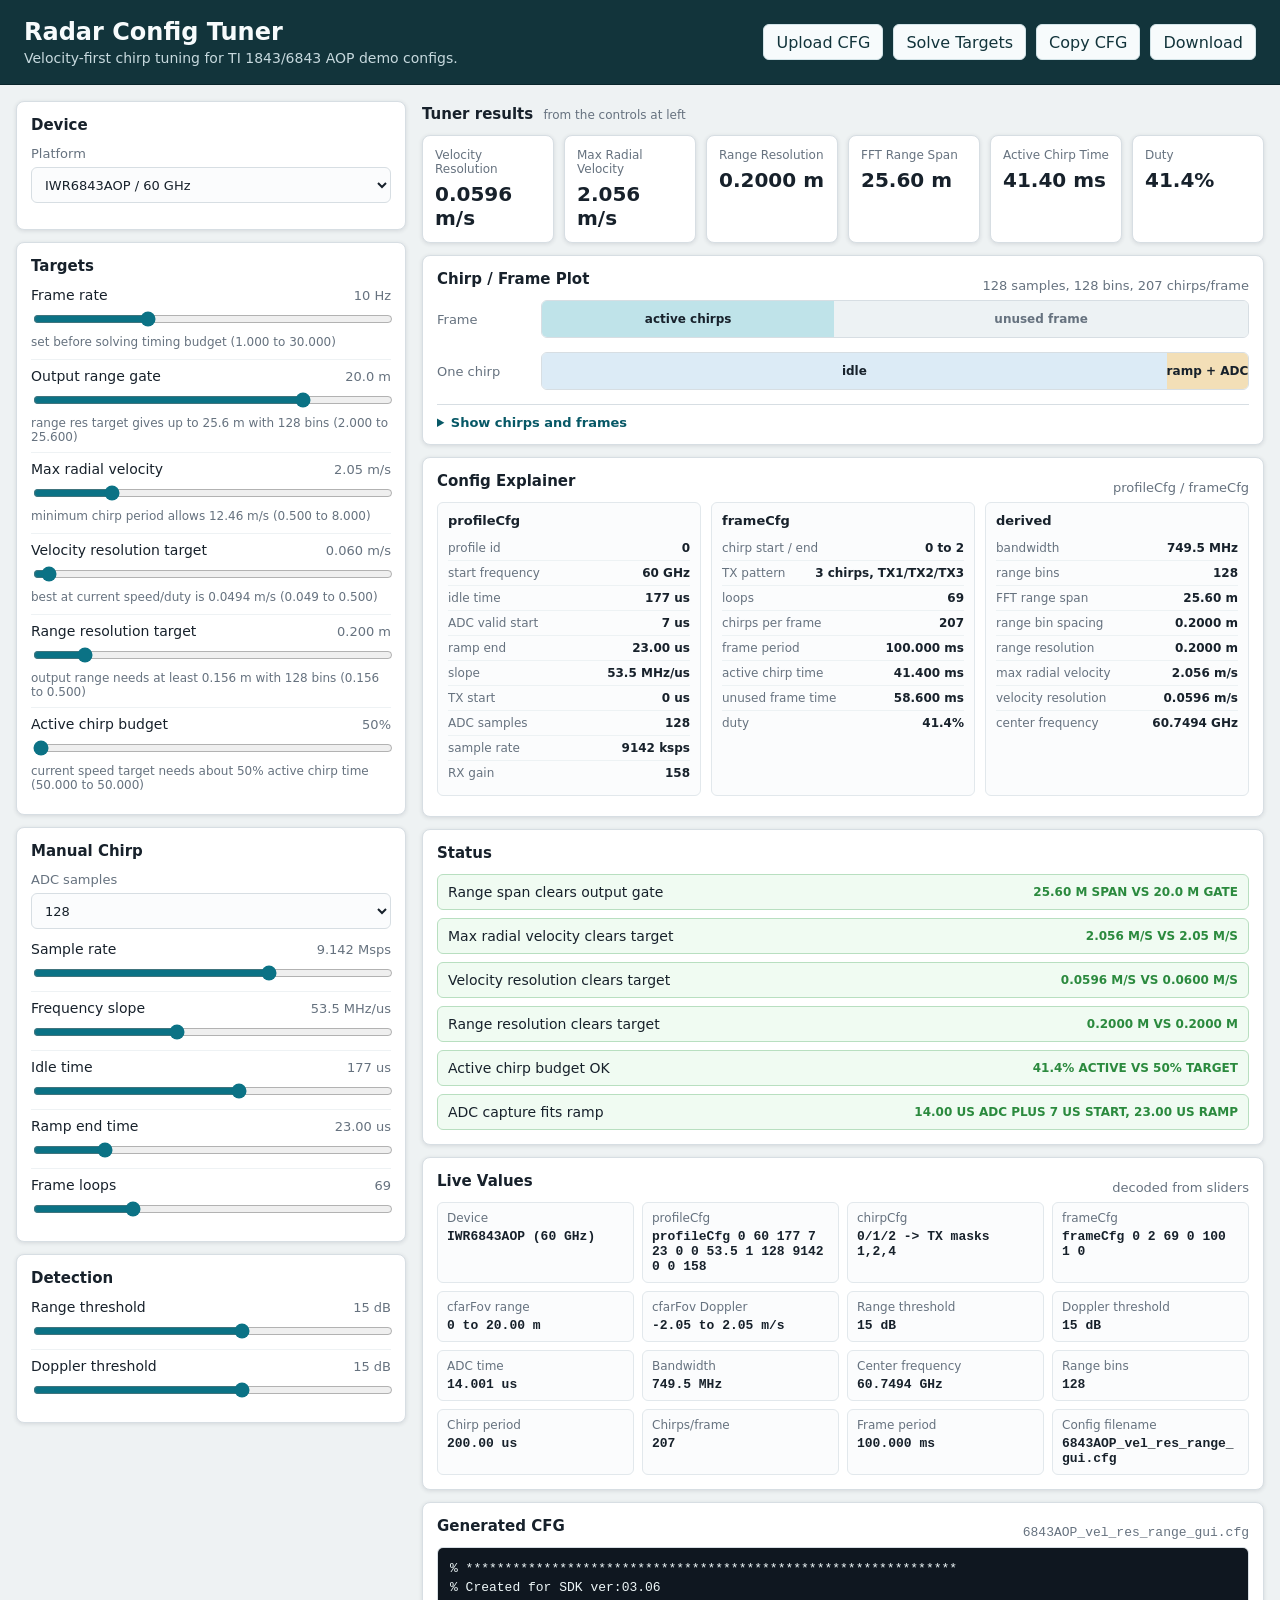
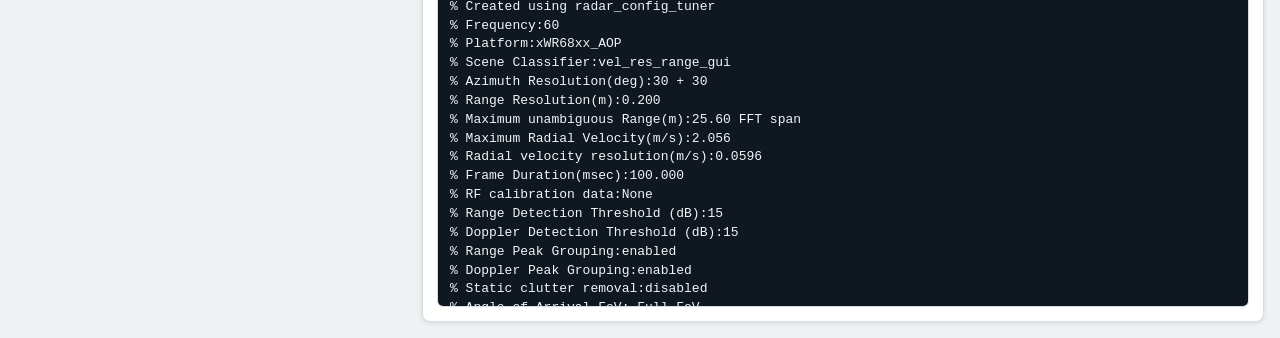
==== index.html @ f67b9a73 "Add expandable per-chirp frame schedule" ====
<!doctype html>
<html lang="en">
  <head>
    <meta charset="utf-8">
    <meta name="viewport" content="width=device-width, initial-scale=1">
    <title>Radar Config Tuner</title>
    <link rel="stylesheet" href="styles.css">
  </head>
  <body>
    <main class="app-shell">
      <header class="topbar">
        <div>
          <h1>Radar Config Tuner</h1>
          <p>Velocity-first chirp tuning for TI 1843/6843 AOP demo configs.</p>
        </div>
        <div class="actions">
          <label class="upload-button" for="uploadConfig">Upload CFG
            <input id="uploadConfig" type="file" accept=".cfg,.txt,text/plain">
          </label>
          <button id="optimizeVelocity" type="button">Solve Targets</button>
          <button id="copyConfig" type="button">Copy CFG</button>
          <button id="downloadConfig" type="button">Download</button>
        </div>
      </header>

      <section class="workspace">
        <aside class="controls" aria-label="Radar tuning controls">
          <section class="panel">
            <h2>Device</h2>
            <label class="field">
              <span>Platform</span>
              <select id="device">
                <option value="6843">IWR6843AOP / 60 GHz</option>
                <option value="1843">AWR1843AOP / 77 GHz</option>
              </select>
            </label>
          </section>

          <section class="panel">
            <h2>Targets</h2>
            <div class="slider-row">
              <label for="frameRate">Frame rate</label>
              <output id="frameRateOut"></output>
              <input id="frameRate" type="range" min="1" max="30" step="1">
              <small id="frameRateBounds"></small>
            </div>
            <div class="slider-row">
              <label for="rangeGate">Output range gate</label>
              <output id="rangeGateOut"></output>
              <input id="rangeGate" type="range" min="2" max="30" step="0.1">
              <small id="rangeGateBounds"></small>
            </div>
            <div class="slider-row">
              <label for="maxVelocityTarget">Max radial velocity</label>
              <output id="maxVelocityTargetOut"></output>
              <input id="maxVelocityTarget" type="range" min="0.5" max="8" step="0.01">
              <small id="maxVelocityTargetBounds"></small>
            </div>
            <div class="slider-row">
              <label for="velocityResolutionTarget">Velocity resolution target</label>
              <output id="velocityResolutionTargetOut"></output>
              <input id="velocityResolutionTarget" type="range" min="0.02" max="0.5" step="0.001">
              <small id="velocityResolutionTargetBounds"></small>
            </div>
            <div class="slider-row">
              <label for="rangeResolutionTarget">Range resolution target</label>
              <output id="rangeResolutionTargetOut"></output>
              <input id="rangeResolutionTarget" type="range" min="0.03" max="0.5" step="0.001">
              <small id="rangeResolutionTargetBounds"></small>
            </div>
            <div class="slider-row">
              <label for="dutyLimit">Active chirp budget</label>
              <output id="dutyLimitOut"></output>
              <input id="dutyLimit" type="range" min="30" max="50" step="1">
              <small id="dutyLimitBounds"></small>
            </div>
          </section>

          <section class="panel">
            <h2>Manual Chirp</h2>
            <label class="field">
              <span>ADC samples</span>
              <select id="adcSamples">
                <option>64</option>
                <option selected>128</option>
                <option>256</option>
              </select>
            </label>
            <div class="slider-row">
              <label for="sampleRate">Sample rate</label>
              <output id="sampleRateOut"></output>
              <input id="sampleRate" type="range" min="2500" max="12500" step="1">
            </div>
            <div class="slider-row">
              <label for="slope">Frequency slope</label>
              <output id="slopeOut"></output>
              <input id="slope" type="range" min="10" max="120" step="0.1">
            </div>
            <div class="slider-row">
              <label for="idleTime">Idle time</label>
              <output id="idleTimeOut"></output>
              <input id="idleTime" type="range" min="10" max="300" step="1">
            </div>
            <div class="slider-row">
              <label for="rampEndTime">Ramp end time</label>
              <output id="rampEndTimeOut"></output>
              <input id="rampEndTime" type="range" min="10" max="80" step="0.01">
            </div>
            <div class="slider-row">
              <label for="numLoops">Frame loops</label>
              <output id="numLoopsOut"></output>
              <input id="numLoops" type="range" min="1" max="256" step="1">
            </div>
          </section>

          <section class="panel">
            <h2>Detection</h2>
            <div class="slider-row">
              <label for="rangeThreshold">Range threshold</label>
              <output id="rangeThresholdOut"></output>
              <input id="rangeThreshold" type="range" min="1" max="25" step="1">
            </div>
            <div class="slider-row">
              <label for="dopplerThreshold">Doppler threshold</label>
              <output id="dopplerThresholdOut"></output>
              <input id="dopplerThreshold" type="range" min="1" max="25" step="1">
            </div>
          </section>
        </aside>

        <section class="main-area">
          <section id="uploadedPanel" class="panel uploaded-panel" aria-labelledby="uploadedHeading" hidden>
            <div class="config-header">
              <h2 id="uploadedHeading">Uploaded config analysis</h2>
              <span id="uploadedName"></span>
            </div>
            <p id="uploadMessage" role="status" aria-live="polite"></p>
            <div id="uploadedMetrics" class="uploaded-metrics"></div>
            <div id="uploadedExplainer" class="explainer-grid"></div>
            <div id="uploadedWarnings" class="upload-warnings"></div>
          </section>
          <h2 class="tuner-heading">Tuner results <small>from the controls at left</small></h2>
          <section class="metrics" aria-label="Derived radar metrics">
            <article class="metric">
              <span>Velocity Resolution</span>
              <strong id="velocityResolution">-</strong>
            </article>
            <article class="metric">
              <span>Max Radial Velocity</span>
              <strong id="maxVelocity">-</strong>
            </article>
            <article class="metric">
              <span>Range Resolution</span>
              <strong id="rangeResolution">-</strong>
            </article>
            <article class="metric">
              <span>FFT Range Span</span>
              <strong id="fftSpan">-</strong>
            </article>
            <article class="metric">
              <span>Active Chirp Time</span>
              <strong id="activeTime">-</strong>
            </article>
            <article class="metric">
              <span>Duty</span>
              <strong id="duty">-</strong>
            </article>
          </section>

          <section class="panel timing-panel">
            <div class="config-header">
              <h2>Chirp / Frame Plot</h2>
              <span id="plotSummary"></span>
            </div>
            <div id="timingGraphic" class="timing-graphic"></div>
            <details id="timingDetails" class="timing-details">
              <summary>Show chirps and frames</summary>
              <div id="timingDetailsContent"></div>
            </details>
          </section>

          <section class="panel values-panel">
            <div class="config-header">
              <h2>Config Explainer</h2>
              <span>profileCfg / frameCfg</span>
            </div>
            <div id="cfgExplainer" class="explainer-grid"></div>
          </section>

          <section class="panel status-panel">
            <h2>Status</h2>
            <div id="statusList" class="status-list"></div>
          </section>

          <section class="panel values-panel">
            <div class="config-header">
              <h2>Live Values</h2>
              <span>decoded from sliders</span>
            </div>
            <div id="liveValues" class="value-grid"></div>
          </section>

          <section class="panel config-panel">
            <div class="config-header">
              <h2>Generated CFG</h2>
              <span id="configName"></span>
            </div>
            <textarea id="configText" spellcheck="false"></textarea>
          </section>
        </section>
      </section>
    </main>

    <script src="app.js"></script>
    <script src="config-analysis.js"></script>
  </body>
</html>
---- styles.css ----
:root {
  color-scheme: light;
  --bg: #eef2f3;
  --panel: #ffffff;
  --ink: #17212b;
  --muted: #66727f;
  --line: #d7dee3;
  --accent: #0b7285;
  --accent-dark: #075866;
  --ok: #2b8a3e;
  --warn: #c47f00;
  --bad: #c92a2a;
  --shadow: 0 1px 4px rgba(21, 37, 50, 0.12);
}

* {
  box-sizing: border-box;
}

body {
  margin: 0;
  background: var(--bg);
  color: var(--ink);
  font-family: Inter, ui-sans-serif, system-ui, -apple-system, BlinkMacSystemFont, "Segoe UI", sans-serif;
}

button,
select,
input,
textarea {
  font: inherit;
}

[hidden] {
  display: none !important;
}

.app-shell {
  min-height: 100vh;
  display: flex;
  flex-direction: column;
}

.topbar {
  display: flex;
  align-items: center;
  justify-content: space-between;
  gap: 24px;
  padding: 18px 24px;
  background: #12343b;
  color: #f7fbfc;
  border-bottom: 1px solid #09252b;
}

.topbar h1 {
  margin: 0;
  font-size: 24px;
  font-weight: 700;
  letter-spacing: 0;
}

.topbar p {
  margin: 4px 0 0;
  color: #c7d9de;
  font-size: 14px;
}

.actions {
  display: flex;
  gap: 10px;
  flex-wrap: wrap;
  justify-content: flex-end;
}

button,
.upload-button {
  min-height: 36px;
  border: 1px solid #d2e3e7;
  border-radius: 6px;
  padding: 0 12px;
  background: #f7fbfc;
  color: #12343b;
  cursor: pointer;
  box-shadow: none;
}

button:hover,
.upload-button:hover {
  border-color: #ffffff;
  background: #ffffff;
}

.upload-button {
  display: inline-flex;
  align-items: center;
  position: relative;
}

.upload-button:focus-within {
  outline: 2px solid #8ed5e1;
  outline-offset: 2px;
}

.upload-button input {
  position: absolute;
  width: 1px;
  height: 1px;
  opacity: 0;
}

.workspace {
  flex: 1;
  display: grid;
  grid-template-columns: minmax(320px, 390px) minmax(0, 1fr);
  gap: 16px;
  padding: 16px;
}

.controls {
  display: flex;
  flex-direction: column;
  gap: 12px;
}

.panel {
  background: var(--panel);
  border: 1px solid var(--line);
  border-radius: 8px;
  padding: 14px;
  box-shadow: var(--shadow);
}

.panel h2 {
  margin: 0 0 12px;
  font-size: 15px;
  letter-spacing: 0;
}

.field {
  display: grid;
  grid-template-columns: 1fr;
  gap: 6px;
  margin-bottom: 12px;
  color: var(--muted);
  font-size: 13px;
}

.field select {
  width: 100%;
  min-height: 36px;
  border: 1px solid var(--line);
  border-radius: 6px;
  padding: 0 9px;
  background: #fbfcfd;
  color: var(--ink);
}

.toggle {
  display: flex;
  align-items: center;
  gap: 9px;
  color: var(--ink);
  font-size: 14px;
}

.toggle input {
  width: 18px;
  height: 18px;
  accent-color: var(--accent);
}

.slider-row {
  display: grid;
  grid-template-columns: minmax(0, 1fr) auto;
  gap: 6px 12px;
  align-items: center;
  padding: 8px 0;
  border-top: 1px solid #eef2f4;
}

.slider-row:first-of-type {
  border-top: 0;
  padding-top: 0;
}

.slider-row label {
  color: var(--ink);
  font-size: 14px;
}

.slider-row output {
  min-width: 86px;
  text-align: right;
  color: var(--muted);
  font-variant-numeric: tabular-nums;
  font-size: 13px;
}

.slider-row input[type="range"] {
  grid-column: 1 / -1;
  width: 100%;
  accent-color: var(--accent);
}

.slider-row small {
  grid-column: 1 / -1;
  color: var(--muted);
  font-size: 12px;
  min-height: 16px;
}

.main-area {
  min-width: 0;
  display: grid;
  grid-template-rows: auto auto auto minmax(360px, 1fr);
  gap: 12px;
}

.tuner-heading {
  margin: 4px 0 0;
  font-size: 15px;
}

.tuner-heading small {
  margin-left: 5px;
  color: var(--muted);
  font-size: 12px;
  font-weight: 400;
}

.metrics {
  display: grid;
  grid-template-columns: repeat(6, minmax(130px, 1fr));
  gap: 10px;
}

.uploaded-panel {
  display: grid;
  gap: 12px;
}

.uploaded-panel .config-header h2 {
  margin-bottom: 0;
}

.uploaded-panel > p {
  margin: 0;
  color: var(--muted);
  font-size: 13px;
}

.uploaded-metrics {
  display: grid;
  grid-template-columns: repeat(3, minmax(160px, 1fr));
  gap: 10px;
}

.uploaded-metrics .metric small {
  display: block;
  margin-top: 6px;
  color: var(--muted);
  font-size: 12px;
}

.upload-warnings p {
  margin: 0 0 6px;
  padding: 9px 10px;
  border: 1px solid #f1d396;
  border-radius: 6px;
  background: #fff8e8;
  color: var(--ink);
  font-size: 13px;
}

.metric {
  background: var(--panel);
  border: 1px solid var(--line);
  border-radius: 8px;
  padding: 12px;
  box-shadow: var(--shadow);
}

.metric span {
  display: block;
  color: var(--muted);
  font-size: 12px;
  margin-bottom: 6px;
}

.metric strong {
  display: block;
  color: var(--ink);
  font-size: 20px;
  font-variant-numeric: tabular-nums;
}

.status-list {
  display: grid;
  gap: 8px;
}

.timing-graphic {
  display: grid;
  gap: 14px;
}

.timing-details {
  margin-top: 14px;
  border-top: 1px solid var(--line);
  padding-top: 10px;
}

.timing-details summary {
  width: fit-content;
  color: var(--accent-dark);
  font-size: 13px;
  font-weight: 650;
  cursor: pointer;
}

.timing-details summary:focus-visible {
  outline: 2px solid var(--accent);
  outline-offset: 3px;
}

#timingDetailsContent {
  display: grid;
  gap: 12px;
  margin-top: 12px;
}

.frame-sequence {
  display: grid;
  grid-template-columns: repeat(2, minmax(0, 1fr));
  gap: 8px;
}

.frame-sequence > div {
  display: grid;
  gap: 3px;
  padding: 9px;
  border: 1px solid var(--line);
  border-left: 4px solid var(--accent);
  border-radius: 5px;
  background: #f7fafb;
  font-size: 12px;
}

.frame-sequence small,
.timing-note {
  color: var(--muted);
  font-size: 12px;
}

.loop-pattern {
  display: flex;
  flex-wrap: wrap;
  align-items: center;
  gap: 7px;
  font-size: 12px;
}

.loop-pattern > strong {
  margin-right: 4px;
}

.tx-tag {
  display: inline-block;
  border-radius: 4px;
  padding: 3px 6px;
  color: var(--ink);
  white-space: nowrap;
  font-size: 12px;
  font-weight: 650;
}

.tx-1 { background: #cce8ed; }
.tx-2 { background: #dcebf6; }
.tx-3 { background: #f3dfb7; }

.timing-note {
  margin: 0;
}

.chirp-table-scroll {
  max-height: 320px;
  overflow: auto;
  border: 1px solid var(--line);
  border-radius: 6px;
}

.chirp-table {
  width: 100%;
  border-collapse: collapse;
  font-size: 12px;
  font-variant-numeric: tabular-nums;
  white-space: nowrap;
}

.chirp-table th,
.chirp-table td {
  padding: 6px 9px;
  border-bottom: 1px solid #e9eef1;
  text-align: left;
}

.chirp-table th {
  position: sticky;
  top: 0;
  z-index: 1;
  background: #eef4f6;
}

.chirp-table tbody tr:nth-child(even) {
  background: #f8fafb;
}

.timing-row {
  display: grid;
  grid-template-columns: 92px minmax(0, 1fr);
  gap: 12px;
  align-items: center;
}

.timing-row > span {
  color: var(--muted);
  font-size: 13px;
}

.frame-track,
.chirp-track {
  display: flex;
  height: 38px;
  overflow: hidden;
  border: 1px solid var(--line);
  border-radius: 6px;
  background: #f5f8f9;
}

.frame-active,
.frame-unused,
.chirp-idle,
.chirp-ramp {
  display: flex;
  align-items: center;
  justify-content: center;
  min-width: 72px;
  padding: 0 8px;
  color: var(--ink);
  font-size: 12px;
  font-weight: 650;
  white-space: nowrap;
}

.frame-active {
  background: #bfe3e9;
}

.frame-unused {
  background: #edf2f4;
  color: var(--muted);
}

.chirp-idle {
  background: #dcebf6;
}

.chirp-ramp {
  background: #f3dfb7;
}

.explainer-grid {
  display: grid;
  grid-template-columns: repeat(3, minmax(210px, 1fr));
  gap: 10px;
}

.explainer-section {
  border: 1px solid #e2e8ec;
  border-radius: 6px;
  background: #fbfcfd;
  padding: 10px;
}

.explainer-section h3 {
  margin: 0 0 8px;
  font-size: 13px;
  letter-spacing: 0;
}

.explainer-item {
  display: grid;
  grid-template-columns: minmax(0, 1fr) auto;
  gap: 10px;
  padding: 5px 0;
  border-top: 1px solid #edf2f4;
  font-size: 12px;
}

.explainer-item:first-of-type {
  border-top: 0;
}

.explainer-item span {
  color: var(--muted);
}

.explainer-item strong {
  color: var(--ink);
  font-weight: 650;
  font-variant-numeric: tabular-nums;
  text-align: right;
}

.status-item {
  display: flex;
  align-items: center;
  justify-content: space-between;
  gap: 12px;
  border: 1px solid var(--line);
  border-radius: 6px;
  padding: 9px 10px;
  font-size: 14px;
}

.status-item strong {
  font-size: 12px;
  text-transform: uppercase;
  letter-spacing: 0;
}

.status-ok {
  border-color: #b8dfc0;
  background: #f0fbf2;
}

.status-ok strong {
  color: var(--ok);
}

.status-warn {
  border-color: #f1d396;
  background: #fff8e8;
}

.status-warn strong {
  color: var(--warn);
}

.status-bad {
  border-color: #efb6b6;
  background: #fff1f1;
}

.status-bad strong {
  color: var(--bad);
}

.config-panel {
  min-height: 0;
  display: flex;
  flex-direction: column;
}

.config-header {
  display: flex;
  align-items: center;
  justify-content: space-between;
  gap: 12px;
}

.config-header span {
  color: var(--muted);
  font-size: 13px;
}

.value-grid {
  display: grid;
  grid-template-columns: repeat(4, minmax(170px, 1fr));
  gap: 8px;
}

.value-item {
  border: 1px solid #e2e8ec;
  border-radius: 6px;
  padding: 8px 9px;
  background: #fbfcfd;
}

.value-item span {
  display: block;
  color: var(--muted);
  font-size: 12px;
  margin-bottom: 4px;
}

.value-item strong {
  display: block;
  overflow-wrap: anywhere;
  font-family: ui-monospace, SFMono-Regular, Menlo, Consolas, monospace;
  font-size: 13px;
  font-weight: 650;
  color: var(--ink);
}

#configName {
  color: var(--muted);
  font-size: 13px;
  font-family: ui-monospace, SFMono-Regular, Menlo, Consolas, monospace;
}

#configText {
  flex: 1;
  width: 100%;
  min-height: 360px;
  resize: none;
  border: 1px solid var(--line);
  border-radius: 6px;
  padding: 12px;
  background: #0f1720;
  color: #eef7f8;
  font-family: ui-monospace, SFMono-Regular, Menlo, Consolas, monospace;
  font-size: 13px;
  line-height: 1.45;
  white-space: pre;
}

@media (max-width: 1150px) {
  .workspace {
    grid-template-columns: 1fr;
  }

  .metrics {
    grid-template-columns: repeat(3, minmax(130px, 1fr));
  }

  .uploaded-metrics {
    grid-template-columns: repeat(2, minmax(130px, 1fr));
  }

  .value-grid {
    grid-template-columns: repeat(2, minmax(150px, 1fr));
  }

  .explainer-grid {
    grid-template-columns: 1fr;
  }
}

@media (max-width: 720px) {
  .topbar {
    align-items: stretch;
    flex-direction: column;
  }

  .actions {
    justify-content: flex-start;
  }

  .workspace {
    padding: 10px;
  }

  .metrics {
    grid-template-columns: repeat(2, minmax(120px, 1fr));
  }

  .uploaded-metrics {
    grid-template-columns: 1fr;
  }

  .value-grid {
    grid-template-columns: 1fr;
  }

  .frame-sequence {
    grid-template-columns: 1fr;
  }
}
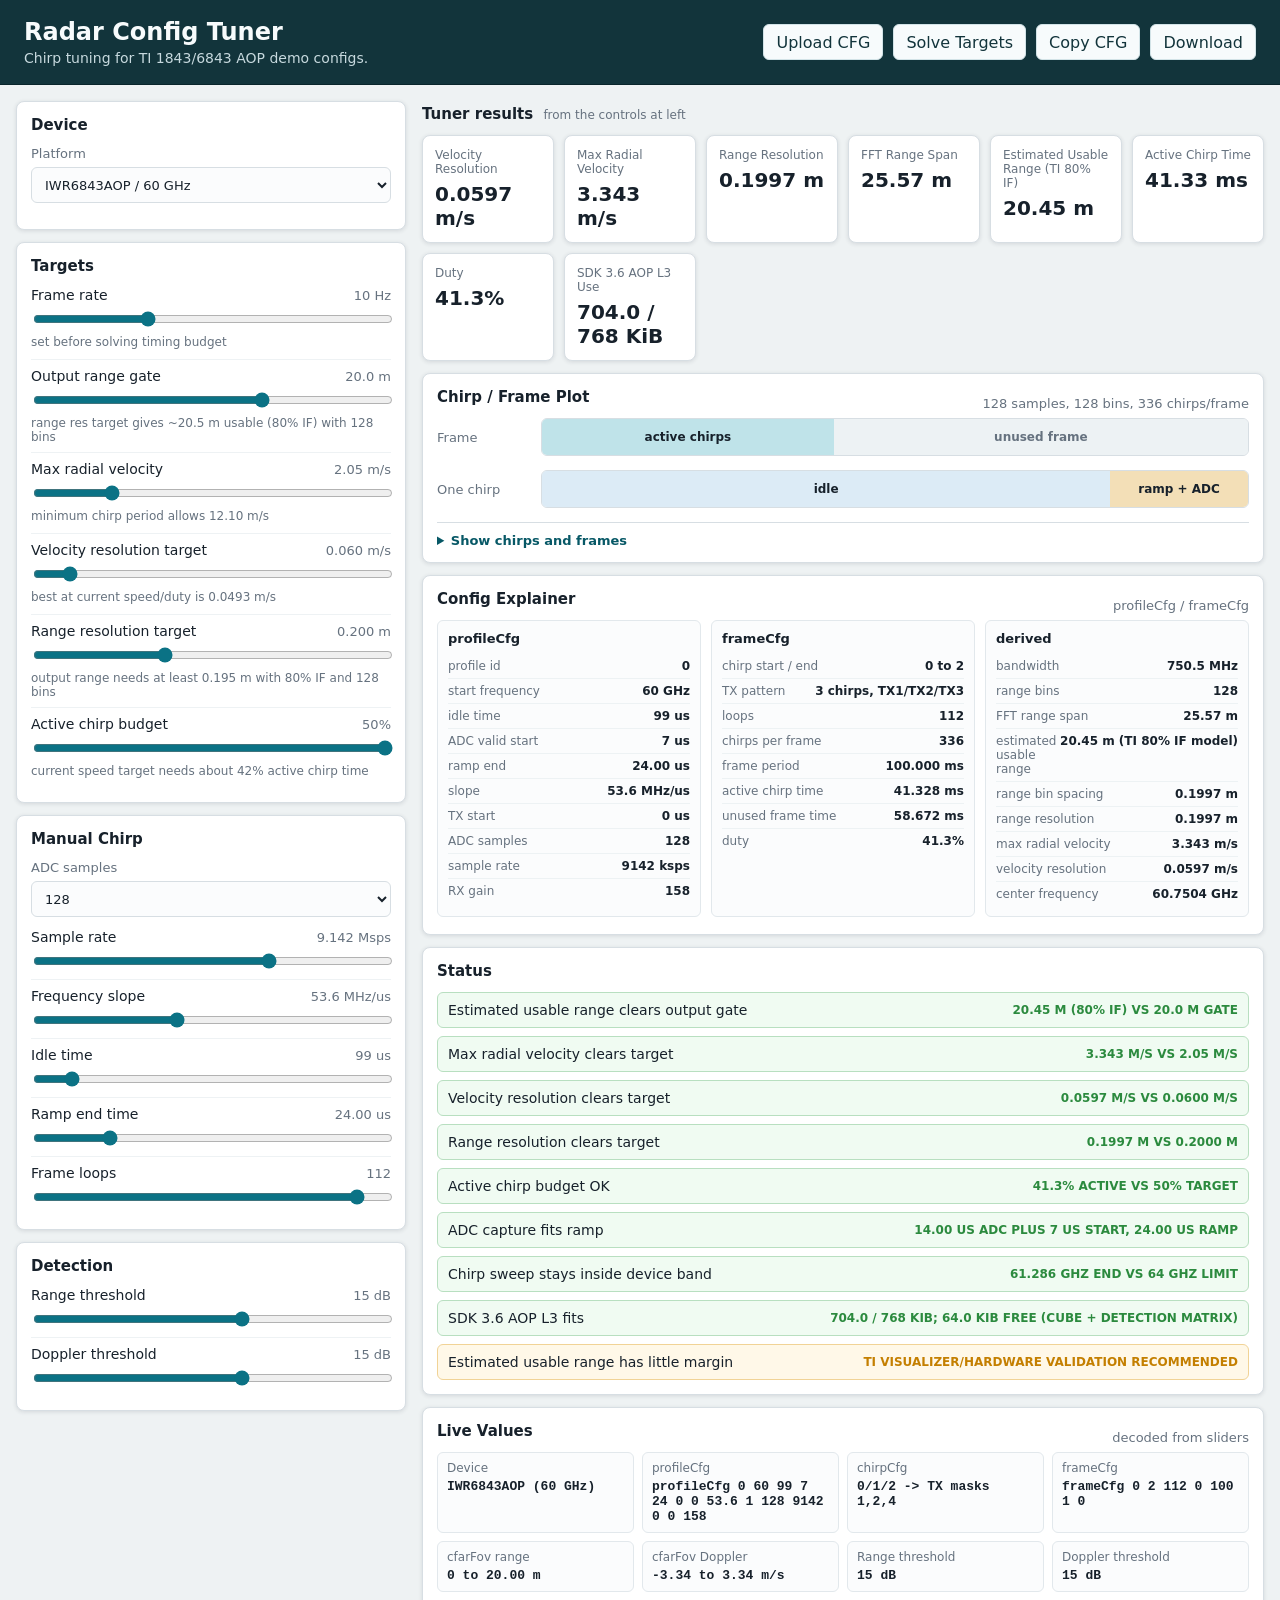
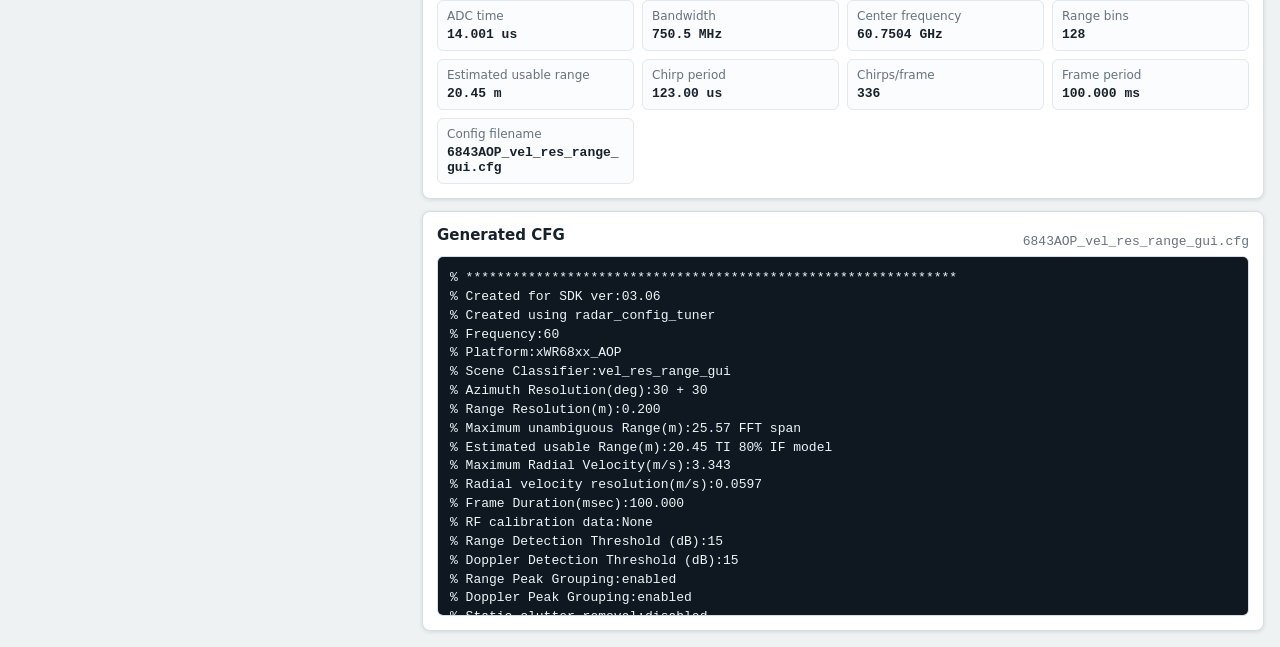
==== commit 6dcabe05: "Model SDK 3.6 AOP limits in tuner and CLI checker" ====
--- a/index.html
+++ b/index.html
@@ -4,14 +4,14 @@
     <meta charset="utf-8">
     <meta name="viewport" content="width=device-width, initial-scale=1">
     <title>Radar Config Tuner</title>
-    <link rel="stylesheet" href="styles.css">
+    <link rel="stylesheet" href="styles.css?v=chirp-graph-1">
   </head>
   <body>
     <main class="app-shell">
       <header class="topbar">
         <div>
           <h1>Radar Config Tuner</h1>
-          <p>Velocity-first chirp tuning for TI 1843/6843 AOP demo configs.</p>
+          <p>Chirp tuning for TI 1843/6843 AOP demo configs.</p>
         </div>
         <div class="actions">
           <label class="upload-button" for="uploadConfig">Upload CFG
@@ -84,6 +84,7 @@
                 <option>64</option>
                 <option selected>128</option>
                 <option>256</option>
+                <option>512</option>
               </select>
             </label>
             <div class="slider-row">
@@ -99,7 +100,7 @@
             <div class="slider-row">
               <label for="idleTime">Idle time</label>
               <output id="idleTimeOut"></output>
-              <input id="idleTime" type="range" min="10" max="300" step="1">
+              <input id="idleTime" type="range" min="10" max="1000" step="1">
             </div>
             <div class="slider-row">
               <label for="rampEndTime">Ramp end time</label>
@@ -109,7 +110,7 @@
             <div class="slider-row">
               <label for="numLoops">Frame loops</label>
               <output id="numLoopsOut"></output>
-              <input id="numLoops" type="range" min="1" max="256" step="1">
+              <input id="numLoops" type="range" min="1" max="255" step="1">
             </div>
           </section>
 
@@ -158,12 +159,20 @@
               <strong id="fftSpan">-</strong>
             </article>
             <article class="metric">
+              <span>Estimated Usable Range (TI 80% IF)</span>
+              <strong id="usableRange">-</strong>
+            </article>
+            <article class="metric">
               <span>Active Chirp Time</span>
               <strong id="activeTime">-</strong>
             </article>
             <article class="metric">
               <span>Duty</span>
               <strong id="duty">-</strong>
+            </article>
+            <article class="metric">
+              <span>SDK 3.6 AOP L3 Use</span>
+              <strong id="l3Usage">-</strong>
             </article>
           </section>
 
@@ -211,7 +220,8 @@
       </section>
     </main>
 
-    <script src="app.js"></script>
-    <script src="config-analysis.js"></script>
+    <script src="sdk36-aop-limits.js"></script>
+    <script src="app.js?v=sdk36-aop-limits-1"></script>
+    <script src="config-analysis.js?v=sdk36-aop-limits-1"></script>
   </body>
 </html>
--- a/styles.css
+++ b/styles.css
@@ -272,6 +272,12 @@
   font-size: 13px;
 }
 
+.upload-warnings .upload-error {
+  border-color: #efb6b6;
+  background: #fff1f1;
+  color: var(--bad);
+}
+
 .metric {
   background: var(--panel);
   border: 1px solid var(--line);
@@ -329,90 +335,94 @@
   margin-top: 12px;
 }
 
-.frame-sequence {
-  display: grid;
-  grid-template-columns: repeat(2, minmax(0, 1fr));
-  gap: 8px;
-}
-
-.frame-sequence > div {
-  display: grid;
-  gap: 3px;
-  padding: 9px;
+.graph-legend {
+  display: flex;
+  flex-wrap: wrap;
+  align-items: center;
+  gap: 12px;
+  font-size: 12px;
+}
+
+.graph-legend span {
+  display: inline-flex;
+  align-items: center;
+  gap: 5px;
+}
+
+.graph-legend i {
+  display: inline-block;
+  width: 14px;
+  height: 10px;
+  border-radius: 2px;
+}
+
+.legend-tx1 { background: #43a6b5; }
+.legend-tx2 { background: #78a9d2; }
+.legend-tx3 { background: #e5ad57; }
+.legend-idle { background: #e2e9ed; }
+.legend-adc { background: #17343d; }
+
+.timing-graph-scroll {
+  overflow-x: auto;
   border: 1px solid var(--line);
-  border-left: 4px solid var(--accent);
-  border-radius: 5px;
-  background: #f7fafb;
-  font-size: 12px;
-}
-
-.frame-sequence small,
-.timing-note {
-  color: var(--muted);
-  font-size: 12px;
-}
-
-.loop-pattern {
-  display: flex;
-  flex-wrap: wrap;
-  align-items: center;
-  gap: 7px;
-  font-size: 12px;
-}
-
-.loop-pattern > strong {
-  margin-right: 4px;
-}
-
-.tx-tag {
-  display: inline-block;
-  border-radius: 4px;
-  padding: 3px 6px;
-  color: var(--ink);
-  white-space: nowrap;
-  font-size: 12px;
+  border-radius: 6px;
+  background: #fbfcfd;
+}
+
+.timing-svg {
+  display: block;
+  width: 100%;
+  min-width: 650px;
+  height: auto;
+}
+
+.graph-frame {
+  fill: #e9eff2;
+  stroke: #cbd8de;
+}
+
+.graph-title {
+  fill: var(--ink);
+  font-size: 14px;
   font-weight: 650;
 }
 
-.tx-1 { background: #cce8ed; }
-.tx-2 { background: #dcebf6; }
-.tx-3 { background: #f3dfb7; }
+.graph-label {
+  fill: var(--muted);
+  font-size: 12px;
+}
+
+.graph-guide {
+  stroke: #cdd9de;
+  stroke-width: 1;
+}
+
+.graph-loop-line {
+  stroke: #9eb5bf;
+  stroke-width: 1;
+  stroke-dasharray: 3 3;
+}
+
+.zoom-control {
+  display: grid;
+  gap: 6px;
+  font-size: 13px;
+}
+
+.zoom-control strong {
+  margin-left: 4px;
+  color: var(--accent-dark);
+}
+
+.zoom-control input {
+  width: 100%;
+  accent-color: var(--accent);
+}
 
 .timing-note {
   margin: 0;
-}
-
-.chirp-table-scroll {
-  max-height: 320px;
-  overflow: auto;
-  border: 1px solid var(--line);
-  border-radius: 6px;
-}
-
-.chirp-table {
-  width: 100%;
-  border-collapse: collapse;
-  font-size: 12px;
-  font-variant-numeric: tabular-nums;
-  white-space: nowrap;
-}
-
-.chirp-table th,
-.chirp-table td {
-  padding: 6px 9px;
-  border-bottom: 1px solid #e9eef1;
-  text-align: left;
-}
-
-.chirp-table th {
-  position: sticky;
-  top: 0;
-  z-index: 1;
-  background: #eef4f6;
-}
-
-.chirp-table tbody tr:nth-child(even) {
-  background: #f8fafb;
+  color: var(--muted);
+  font-size: 12px;
 }
 
 .timing-row {
@@ -673,7 +683,4 @@
     grid-template-columns: 1fr;
   }
 
-  .frame-sequence {
-    grid-template-columns: 1fr;
-  }
-}
+}
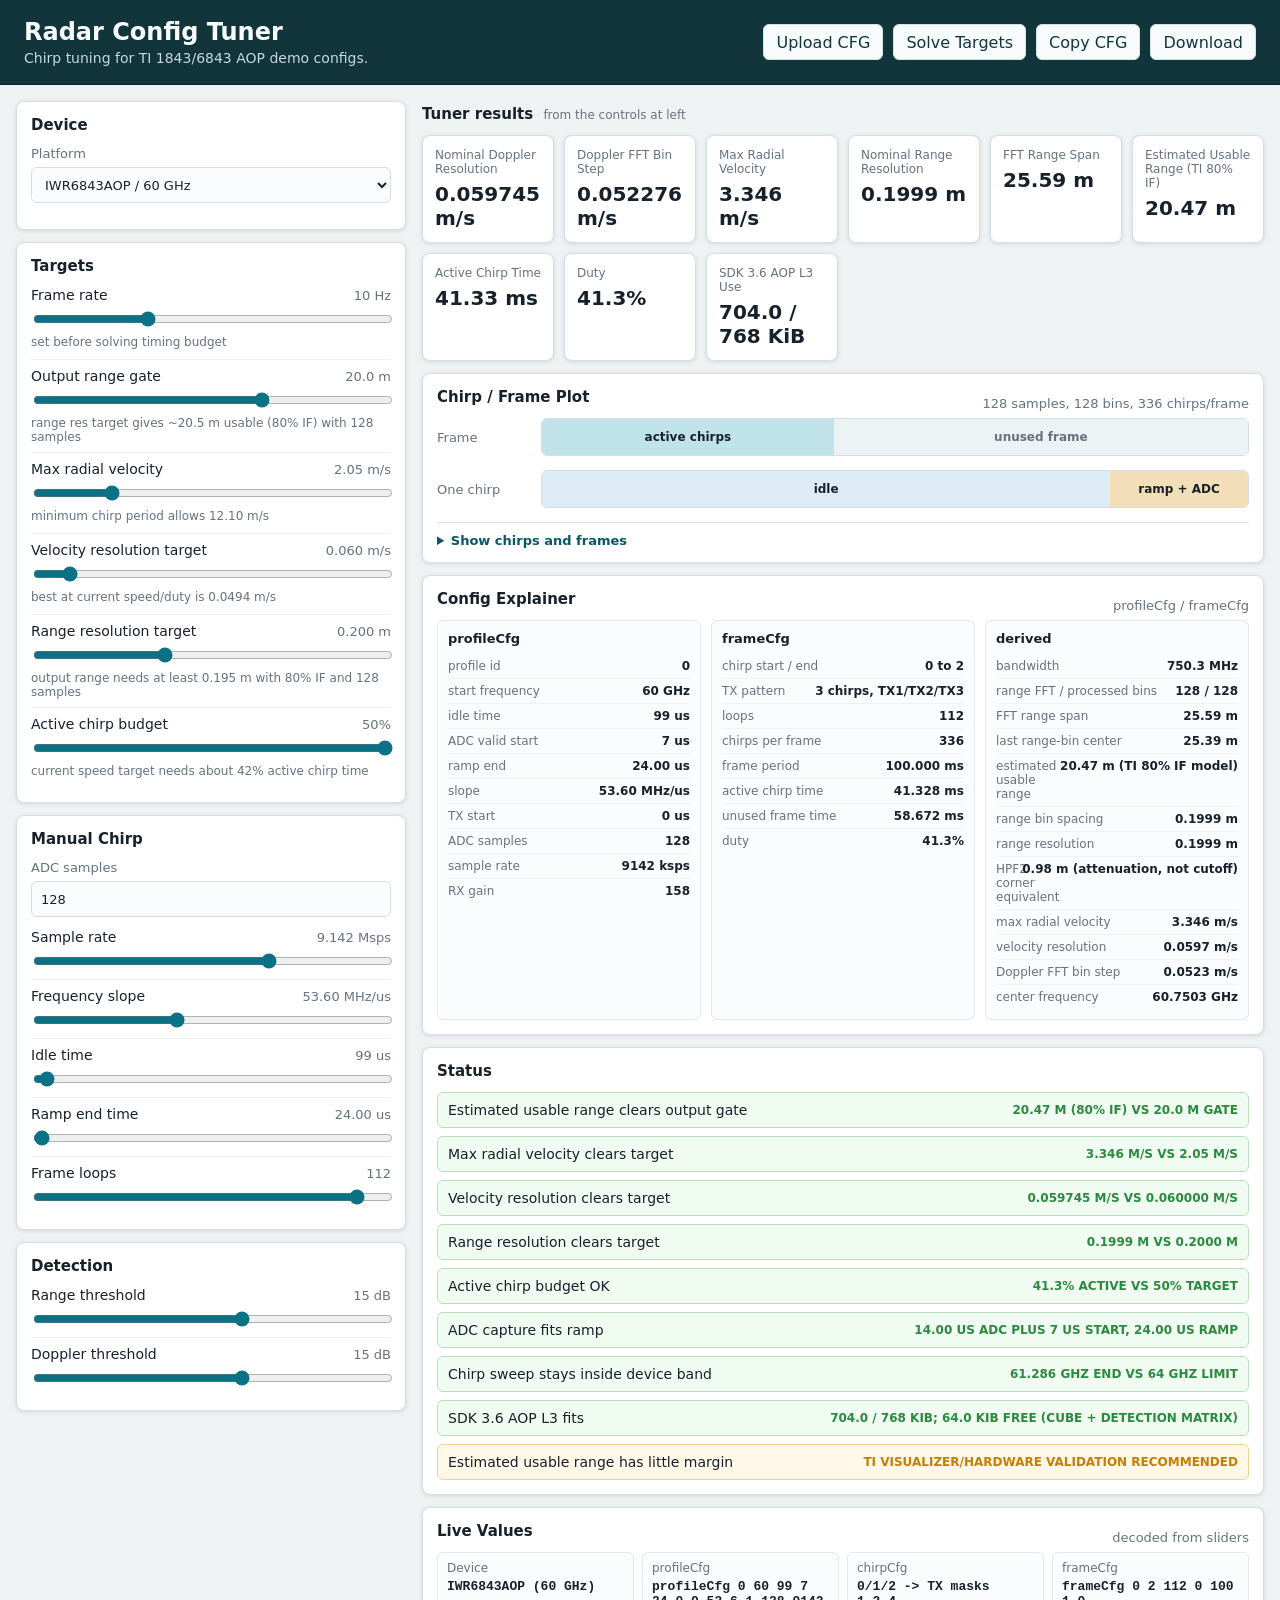
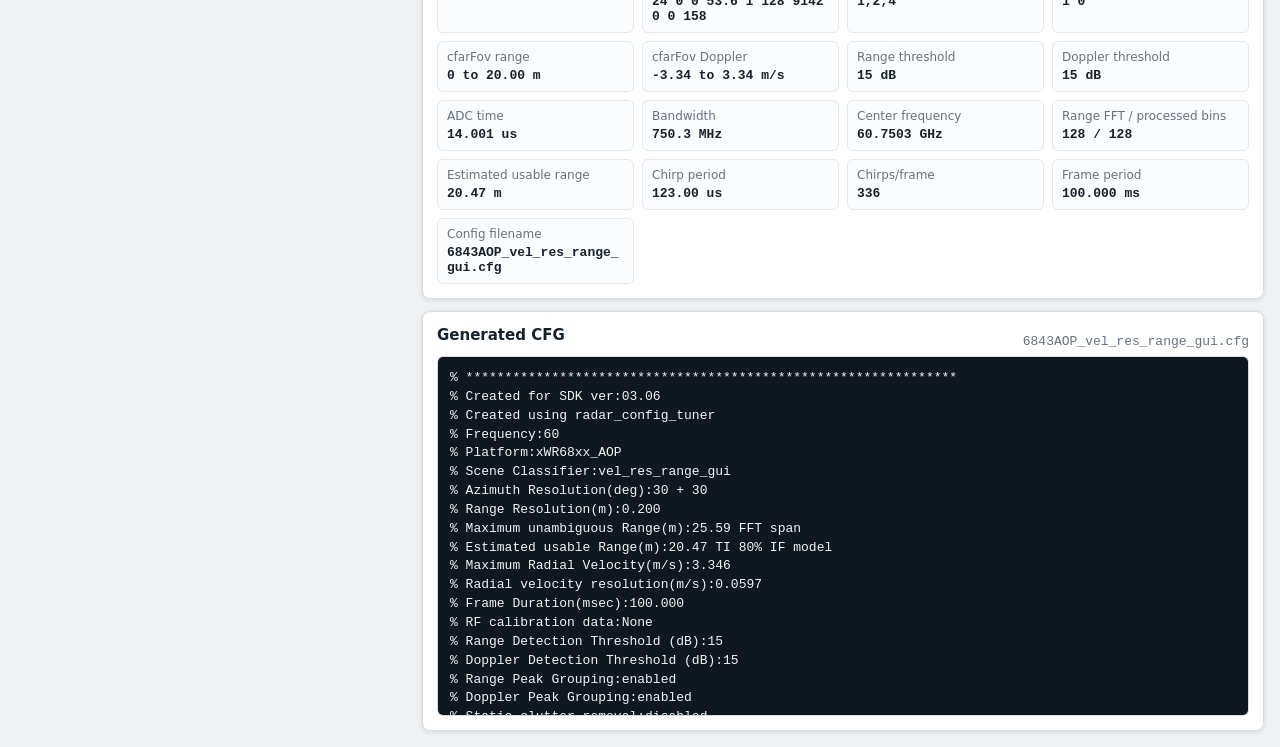
==== commit 9fda1675: "Match AOP tuner checks to SDK pipeline and bench limits" ====
--- a/index.html
+++ b/index.html
@@ -4,7 +4,7 @@
     <meta charset="utf-8">
     <meta name="viewport" content="width=device-width, initial-scale=1">
     <title>Radar Config Tuner</title>
-    <link rel="stylesheet" href="styles.css?v=chirp-graph-1">
+    <link rel="stylesheet" href="styles.css?v=sdk36-aop-2">
   </head>
   <body>
     <main class="app-shell">
@@ -80,12 +80,7 @@
             <h2>Manual Chirp</h2>
             <label class="field">
               <span>ADC samples</span>
-              <select id="adcSamples">
-                <option>64</option>
-                <option selected>128</option>
-                <option>256</option>
-                <option>512</option>
-              </select>
+              <input id="adcSamples" type="number" min="64" max="1024" step="1" value="128">
             </label>
             <div class="slider-row">
               <label for="sampleRate">Sample rate</label>
@@ -95,17 +90,17 @@
             <div class="slider-row">
               <label for="slope">Frequency slope</label>
               <output id="slopeOut"></output>
-              <input id="slope" type="range" min="10" max="120" step="0.1">
+              <input id="slope" type="range" min="10" max="120" step="0.01">
             </div>
             <div class="slider-row">
               <label for="idleTime">Idle time</label>
               <output id="idleTimeOut"></output>
-              <input id="idleTime" type="range" min="10" max="1000" step="1">
+              <input id="idleTime" type="range" min="10" max="5242" step="1">
             </div>
             <div class="slider-row">
               <label for="rampEndTime">Ramp end time</label>
               <output id="rampEndTimeOut"></output>
-              <input id="rampEndTime" type="range" min="10" max="80" step="0.01">
+              <input id="rampEndTime" type="range" min="10" max="5000" step="0.01">
             </div>
             <div class="slider-row">
               <label for="numLoops">Frame loops</label>
@@ -143,15 +138,19 @@
           <h2 class="tuner-heading">Tuner results <small>from the controls at left</small></h2>
           <section class="metrics" aria-label="Derived radar metrics">
             <article class="metric">
-              <span>Velocity Resolution</span>
+              <span>Nominal Doppler Resolution</span>
               <strong id="velocityResolution">-</strong>
+            </article>
+            <article class="metric">
+              <span>Doppler FFT Bin Step</span>
+              <strong id="dopplerStep">-</strong>
             </article>
             <article class="metric">
               <span>Max Radial Velocity</span>
               <strong id="maxVelocity">-</strong>
             </article>
             <article class="metric">
-              <span>Range Resolution</span>
+              <span>Nominal Range Resolution</span>
               <strong id="rangeResolution">-</strong>
             </article>
             <article class="metric">
@@ -220,8 +219,8 @@
       </section>
     </main>
 
-    <script src="sdk36-aop-limits.js"></script>
-    <script src="app.js?v=sdk36-aop-limits-1"></script>
-    <script src="config-analysis.js?v=sdk36-aop-limits-1"></script>
+    <script src="sdk36-aop-limits.js?v=sdk36-aop-3"></script>
+    <script src="config-analysis.js?v=sdk36-aop-3"></script>
+    <script src="app.js?v=sdk36-aop-3"></script>
   </body>
 </html>
--- a/styles.css
+++ b/styles.css
@@ -145,7 +145,8 @@
   font-size: 13px;
 }
 
-.field select {
+.field select,
+.field input[type="number"] {
   width: 100%;
   min-height: 36px;
   border: 1px solid var(--line);
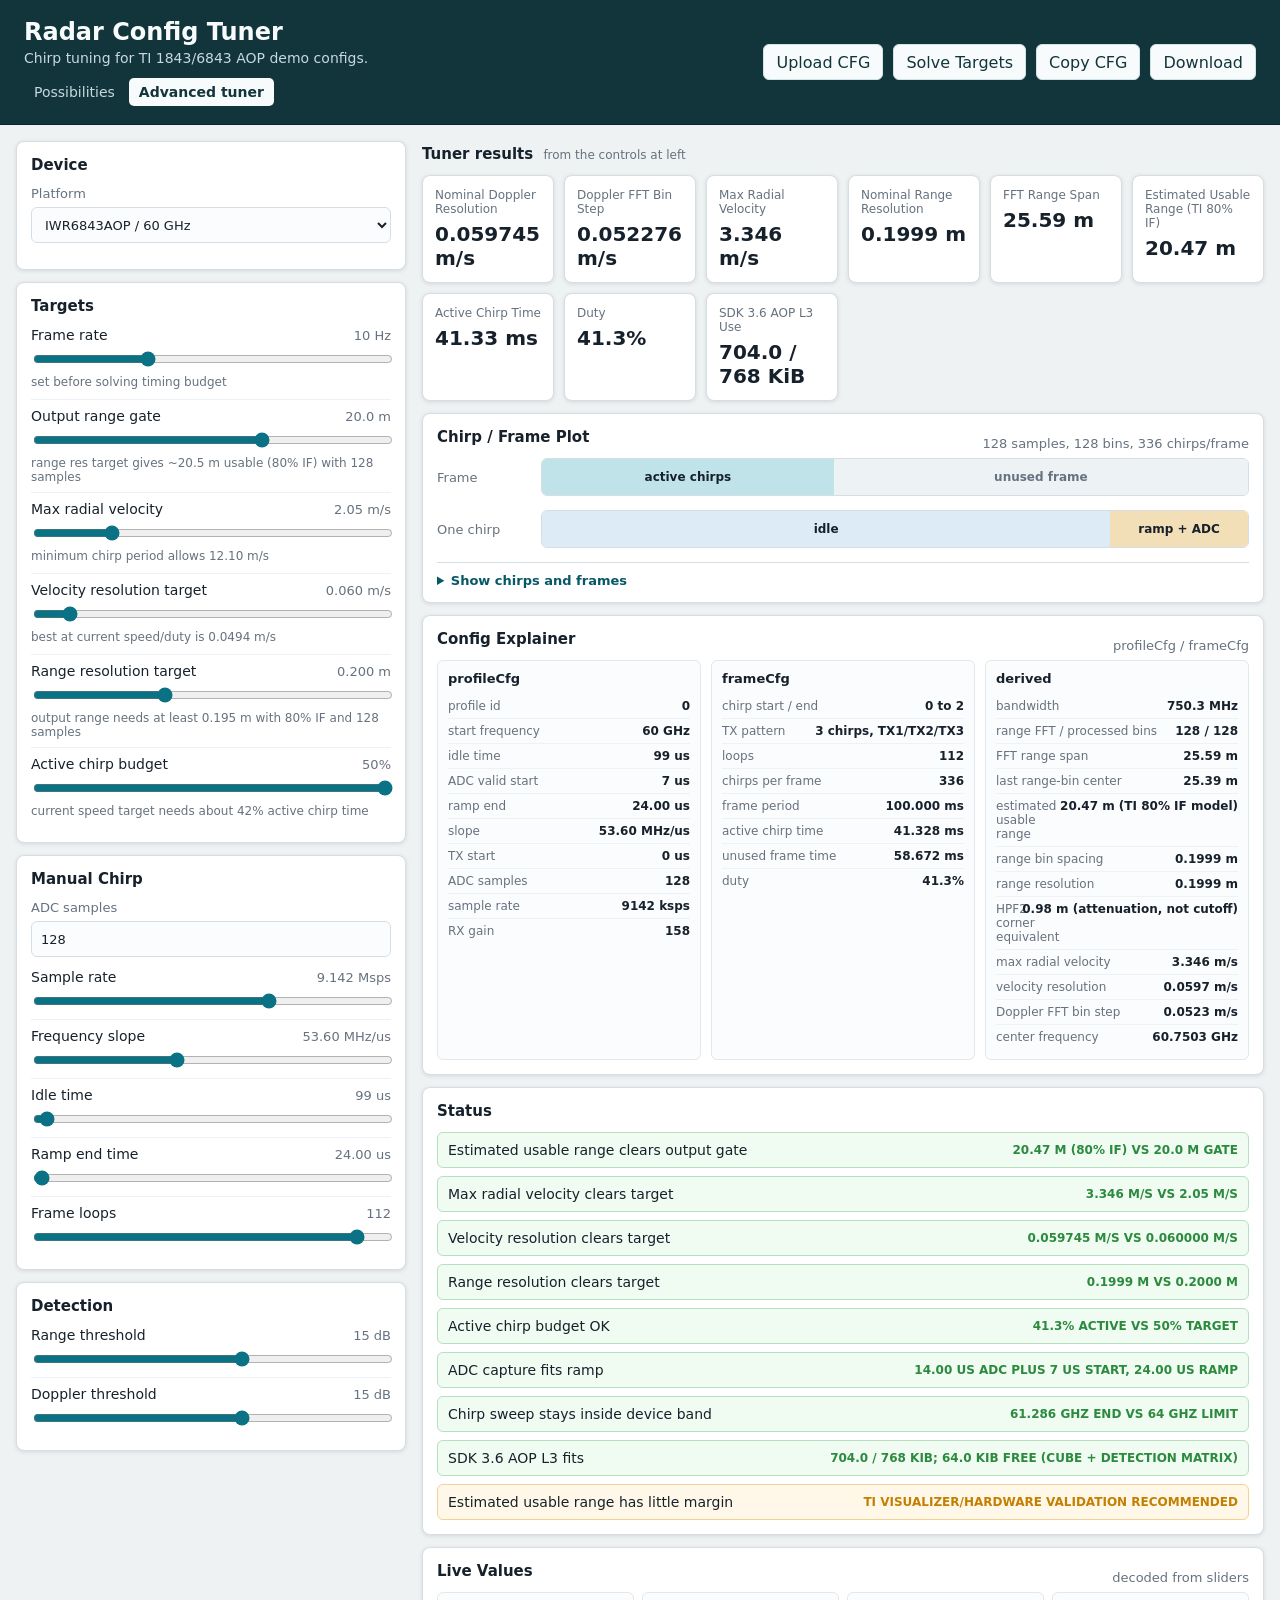
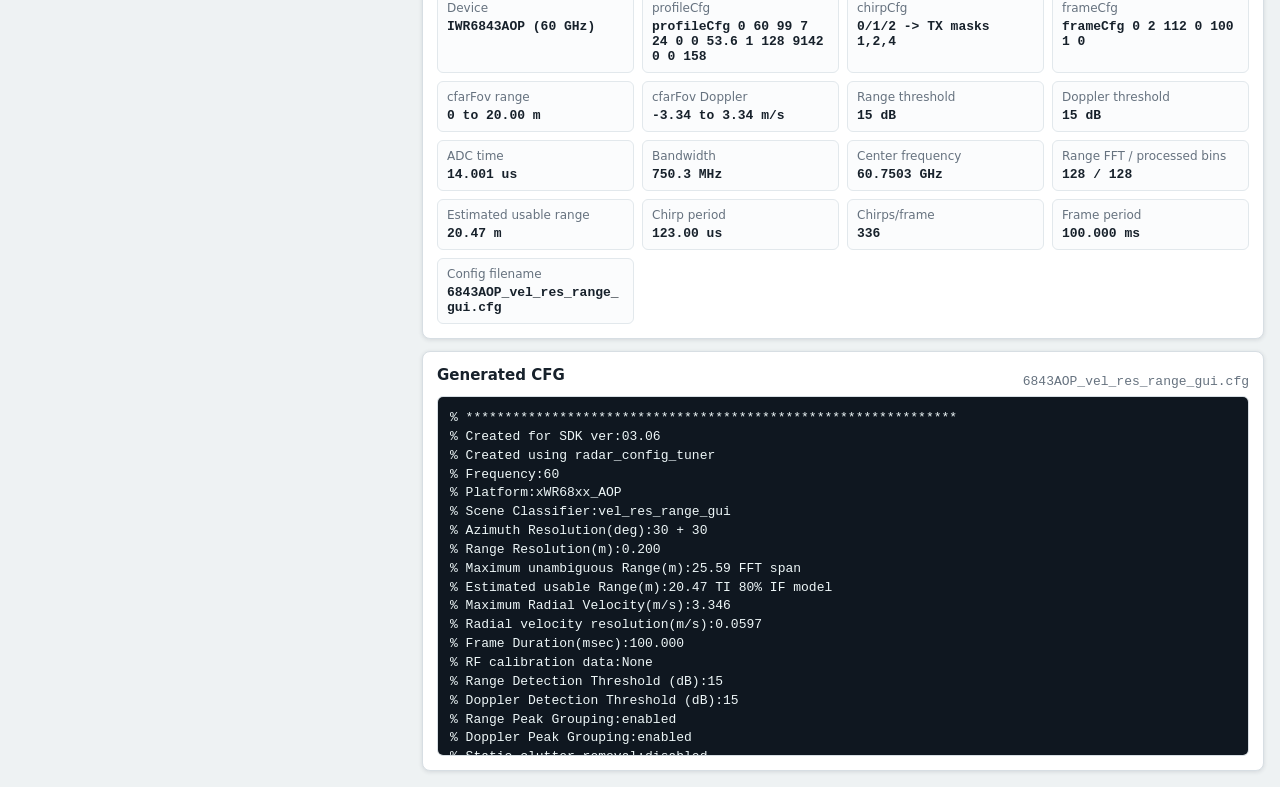
==== commit d8da0f84: "Add two-dimensional AOP feasibility view" ====
--- a/index.html
+++ b/index.html
@@ -4,7 +4,7 @@
     <meta charset="utf-8">
     <meta name="viewport" content="width=device-width, initial-scale=1">
     <title>Radar Config Tuner</title>
-    <link rel="stylesheet" href="styles.css?v=sdk36-aop-2">
+    <link rel="stylesheet" href="styles.css?v=sdk36-aop-4">
   </head>
   <body>
     <main class="app-shell">
@@ -12,6 +12,10 @@
         <div>
           <h1>Radar Config Tuner</h1>
           <p>Chirp tuning for TI 1843/6843 AOP demo configs.</p>
+          <nav class="view-tabs" aria-label="Tuner views">
+            <a href="possibilities.html">Possibilities</a>
+            <a href="index.html" aria-current="page">Advanced tuner</a>
+          </nav>
         </div>
         <div class="actions">
           <label class="upload-button" for="uploadConfig">Upload CFG
--- a/styles.css
+++ b/styles.css
@@ -65,6 +65,11 @@
   font-size: 14px;
 }
 
+.view-tabs { display: flex; gap: 4px; margin-top: 12px; }
+.view-tabs a { color: #c7d9de; text-decoration: none; padding: 6px 10px; border-radius: 5px; font-size: 14px; }
+.view-tabs a:hover, .view-tabs a:focus-visible { color: #fff; background: #2b5660; }
+.view-tabs a[aria-current="page"] { color: #12343b; background: #f7fbfc; font-weight: 700; }
+
 .actions {
   display: flex;
   gap: 10px;
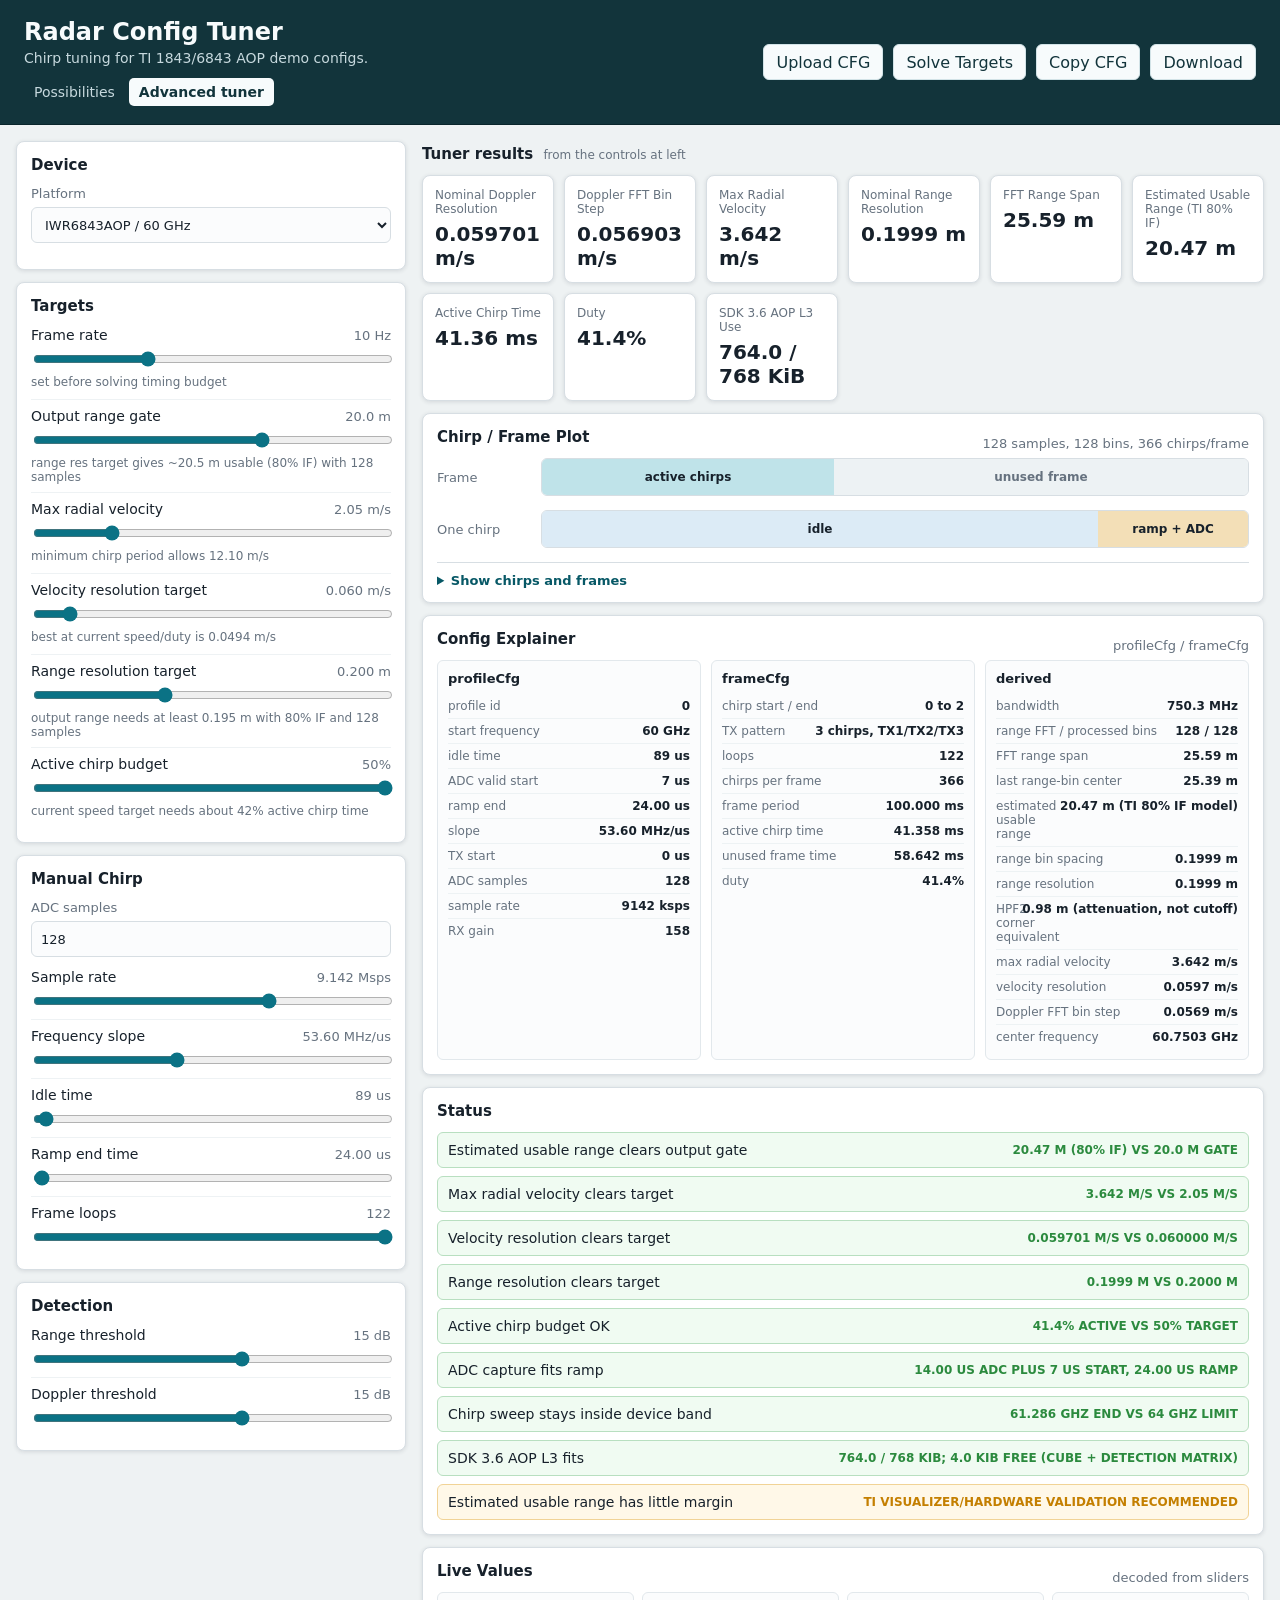
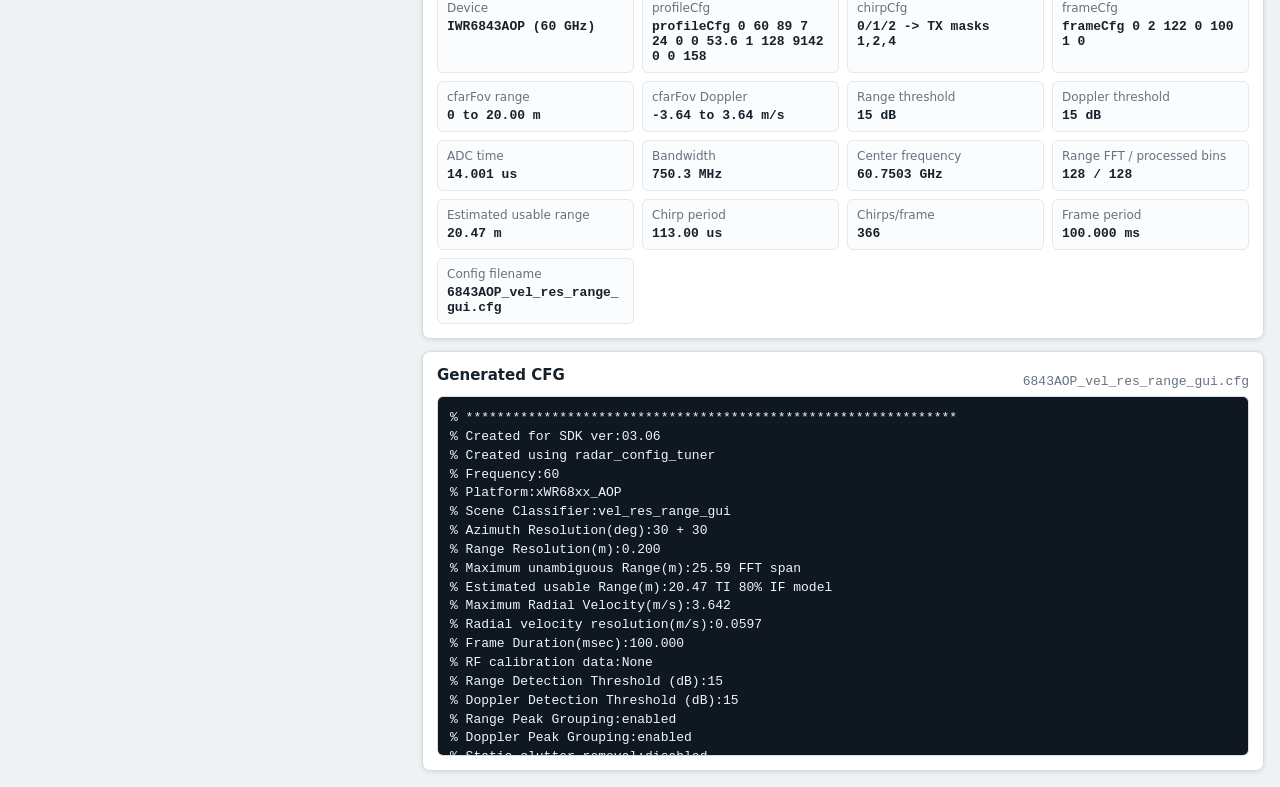
==== commit 3c227c0d: "Remove artificial AOP L3 headroom requirement" ====
--- a/index.html
+++ b/index.html
@@ -223,8 +223,8 @@
       </section>
     </main>
 
-    <script src="sdk36-aop-limits.js?v=sdk36-aop-3"></script>
-    <script src="config-analysis.js?v=sdk36-aop-3"></script>
-    <script src="app.js?v=sdk36-aop-3"></script>
+    <script src="sdk36-aop-limits.js?v=sdk36-aop-4"></script>
+    <script src="config-analysis.js?v=sdk36-aop-4"></script>
+    <script src="app.js?v=sdk36-aop-4"></script>
   </body>
 </html>
